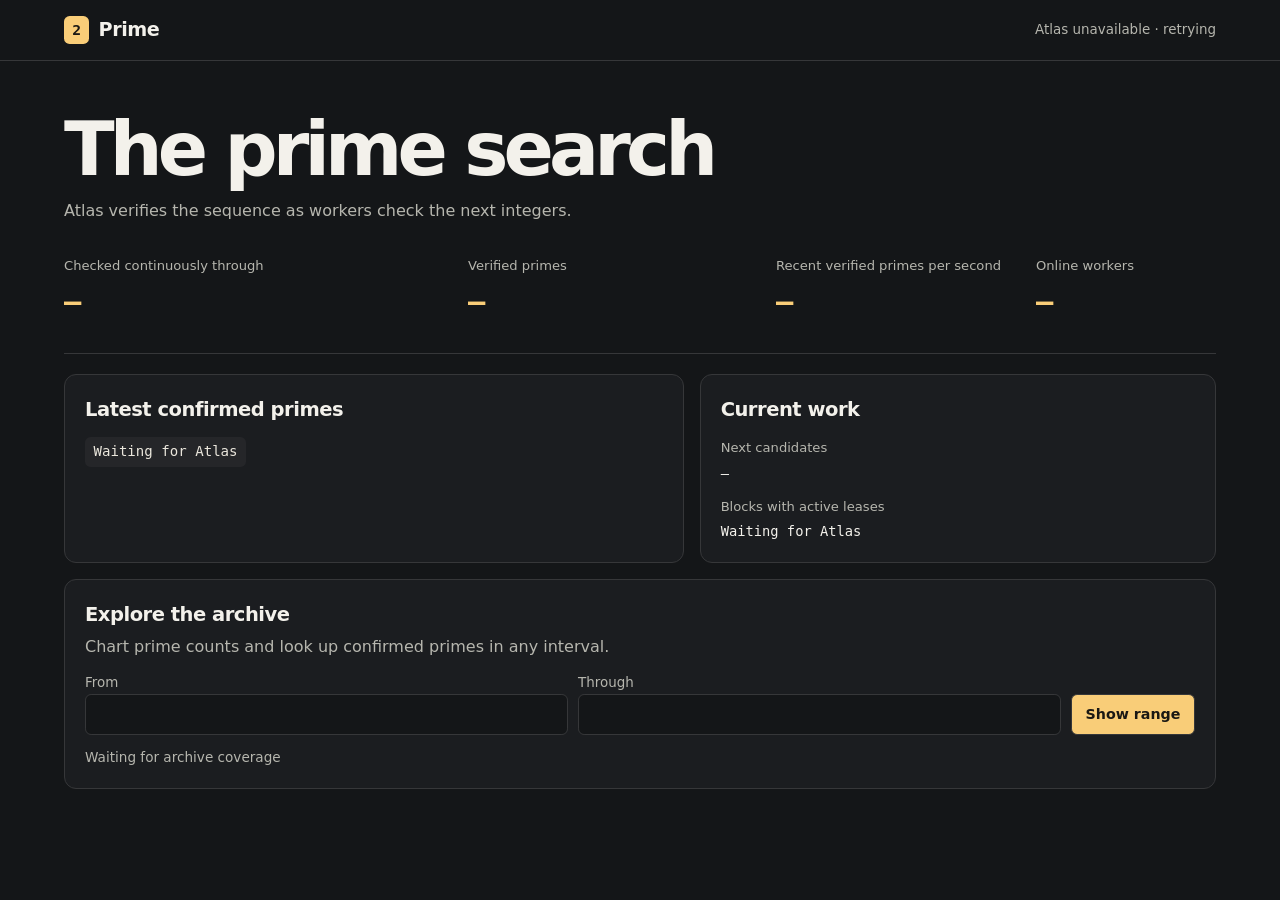
==== src/client_assets/index.html @ 6fe76006 "Implement continuous Prime mining and worker approval" ====
<!doctype html>
<html lang="en">
<head>
  <meta charset="utf-8">
  <meta name="viewport" content="width=device-width, initial-scale=1">
  <meta name="color-scheme" content="dark">
  <title>Prime — Search progress</title>
  <link rel="stylesheet" href="style.css">
  <script src="app.js" defer></script>
</head>
<body>
  <header class="masthead">
    <a class="brand" href="./"><span aria-hidden="true">2</span> Prime</a>
    <p id="connection" role="status">Connecting to Atlas</p>
  </header>
  <main>
    <section class="overview" aria-labelledby="overview-title">
      <div class="intro">
        <h1 id="overview-title">The prime search</h1>
        <p>Atlas verifies the sequence as workers check the next integers.</p>
      </div>
      <dl class="metrics">
        <div>
          <dt>Checked continuously through</dt>
          <dd id="frontier">—</dd>
        </div>
        <div>
          <dt>Verified primes</dt>
          <dd id="prime-count">—</dd>
        </div>
        <div>
          <dt>Recent verified primes per second</dt>
          <dd id="rate">—</dd>
        </div>
        <div>
          <dt>Online workers</dt>
          <dd id="workers">—</dd>
        </div>
      </dl>
    </section>

    <div class="work-grid">
      <section class="panel" aria-labelledby="confirmed-title">
        <h2 id="confirmed-title">Latest confirmed primes</h2>
        <ul id="confirmed" class="number-list"><li>Waiting for Atlas</li></ul>
      </section>
      <section class="panel" aria-labelledby="work-title">
        <h2 id="work-title">Current work</h2>
        <p class="label">Next candidates</p>
        <p class="range" id="next-range">—</p>
        <p class="label">Blocks with active leases</p>
        <ul id="active-blocks" class="block-list"><li>Waiting for Atlas</li></ul>
      </section>
    </div>

    <section class="panel archive" aria-labelledby="archive-title">
      <div>
        <h2 id="archive-title">Explore the archive</h2>
        <p>Chart prime counts and look up confirmed primes in any interval.</p>
      </div>
      <form id="archive-form">
        <label>From <input id="range-lo" name="lo" type="text" inputmode="numeric" maxlength="20" required></label>
        <label>Through <input id="range-hi" name="hi" type="text" inputmode="numeric" maxlength="20" required></label>
        <button type="submit">Show range</button>
      </form>
      <p class="archive-status" id="archive-status" role="status">Waiting for archive coverage</p>
      <details id="bucket-details" hidden>
        <summary>Prime counts by interval</summary>
        <ol id="bucket-list"></ol>
      </details>
      <div id="chart" class="chart" aria-hidden="true" hidden></div>
      <button type="button" class="secondary" id="more-chart" hidden>Load more chart coverage</button>
      <div id="list-panel" hidden>
        <h3>Archived primes</h3>
        <p id="prime-list-status" role="status"></p>
        <ol id="prime-list" class="number-list"></ol>
        <button type="button" class="secondary" id="more-primes" hidden>Load more primes</button>
      </div>
    </section>
  </main>
</body>
</html>
---- src/client_assets/style.css ----
:root {
  color-scheme: dark;
  font: 16px/1.55 system-ui, sans-serif;
  background: #141618;
  color: #f3f1eb;
  --subtle: #b6b6ae;
  --accent: #f9cd78;
  --line: #363739;
  --panel: #1b1d20;
  --mono: ui-monospace, SFMono-Regular, Consolas, monospace;
}
* { box-sizing: border-box; }
[hidden] { display: none !important; }
body { margin: 0; }
h1, h2, h3, p, dl, dd, ol, ul { margin: 0; }
h2 { font-size: 1.22rem; font-weight: 650; letter-spacing: -.025em; }
h3 { font-size: 1.04rem; margin-top: 1.45rem; }
p, dt, label, details { color: var(--subtle); }
.masthead {
  align-items: center;
  border-bottom: 1px solid var(--line);
  display: flex;
  gap: 1rem;
  justify-content: space-between;
  padding: .95rem max(1.25rem, calc((100vw - 72rem) / 2));
}
.brand {
  align-items: center;
  color: inherit;
  display: flex;
  font-size: 1.2rem;
  font-weight: 700;
  gap: .6rem;
  letter-spacing: -.025em;
  text-decoration: none;
}
.brand span {
  background: var(--accent);
  border-radius: .35rem;
  color: #1a1814;
  font: 700 .92rem/1 var(--mono);
  padding: .42rem .52rem;
}
#connection { font-size: .84rem; text-align: right; }
main { margin-inline: auto; max-width: 74.5rem; padding: 3.1rem 1.25rem; }
.overview { border-bottom: 1px solid var(--line); padding-bottom: 2rem; }
.intro { margin-bottom: 2rem; }
.intro h1 {
  font-size: clamp(2.25rem, 5.8vw, 4.9rem);
  font-weight: 690;
  letter-spacing: -.065em;
  line-height: 1.05;
  margin-bottom: .65rem;
}
.metrics { display: grid; gap: 1.25rem; grid-template-columns: 1.6fr 1.2fr 1fr .75fr; }
.metrics dt, .label { font-size: .82rem; }
.metrics dd {
  color: var(--accent);
  font: 600 clamp(1rem, 2.4vw, 1.8rem)/1.35 var(--mono);
  letter-spacing: -.045em;
  margin-top: .35rem;
  overflow-wrap: anywhere;
}
.work-grid { display: grid; gap: 1rem; grid-template-columns: 1.2fr 1fr; margin: 1.25rem 0 1rem; }
.panel { background: var(--panel); border: 1px solid var(--line); border-radius: .75rem; padding: 1.25rem; }
.label { margin-top: .85rem; }
.range, .block-list {
  color: #f3f1eb;
  font: .86rem/1.45 var(--mono);
  list-style: none;
  margin-top: .3rem;
  overflow-wrap: anywhere;
  padding: 0;
}
.block-list li + li { margin-top: .2rem; }
.number-list {
  display: flex;
  flex-wrap: wrap;
  gap: .45rem;
  list-style: none;
  margin-top: .75rem;
  padding: 0;
}
.number-list li {
  background: #252629;
  border-radius: .35rem;
  color: #eae6dc;
  font: .88rem/1.4 var(--mono);
  overflow-wrap: anywhere;
  padding: .34rem .53rem;
}
.archive { display: grid; gap: .8rem; }
.archive > div > p { margin-top: .3rem; }
form { align-items: end; display: flex; flex-wrap: wrap; gap: .65rem; }
label { flex: 1 1 12rem; font-size: .84rem; }
input, button { border: 1px solid var(--line); border-radius: .38rem; font: inherit; min-height: 2.55rem; }
input { background: #141618; color: inherit; display: block; font-family: var(--mono); padding: .37rem .6rem; width: 100%; }
button { background: var(--accent); color: #1a1814; cursor: pointer; font-size: .89rem; font-weight: 650; padding: .4rem .85rem; }
button:hover { filter: brightness(1.1); }
button:disabled { cursor: wait; opacity: .65; }
button.secondary { background: transparent; color: var(--accent); justify-self: start; margin-top: .25rem; }
:focus-visible { outline: 2px solid var(--accent); outline-offset: 3px; }
.archive-status, #prime-list-status { font-size: .85rem; }
.chart {
  align-items: end;
  border-bottom: 1px solid #84827b;
  display: grid;
  gap: .2rem;
  grid-auto-columns: minmax(0, 1fr);
  grid-auto-flow: column;
  height: 10rem;
  padding-inline: .15rem;
}
.chart div { background: var(--accent); border-radius: .15rem .15rem 0 0; min-height: 1px; }
.chart div[data-covered="0"] { background: #77746d; }
details summary { cursor: pointer; font-size: .85rem; }
details ol { columns: 2; font-size: .82rem; margin-top: .4rem; padding-left: 1.5rem; }
details li { break-inside: avoid; overflow-wrap: anywhere; }
@media (max-width: 760px) {
  main { padding-top: 2rem; }
  .metrics { grid-template-columns: 1fr 1fr; }
  .work-grid { grid-template-columns: 1fr; }
}
@media (max-width: 470px) {
  details ol { columns: auto; }
}
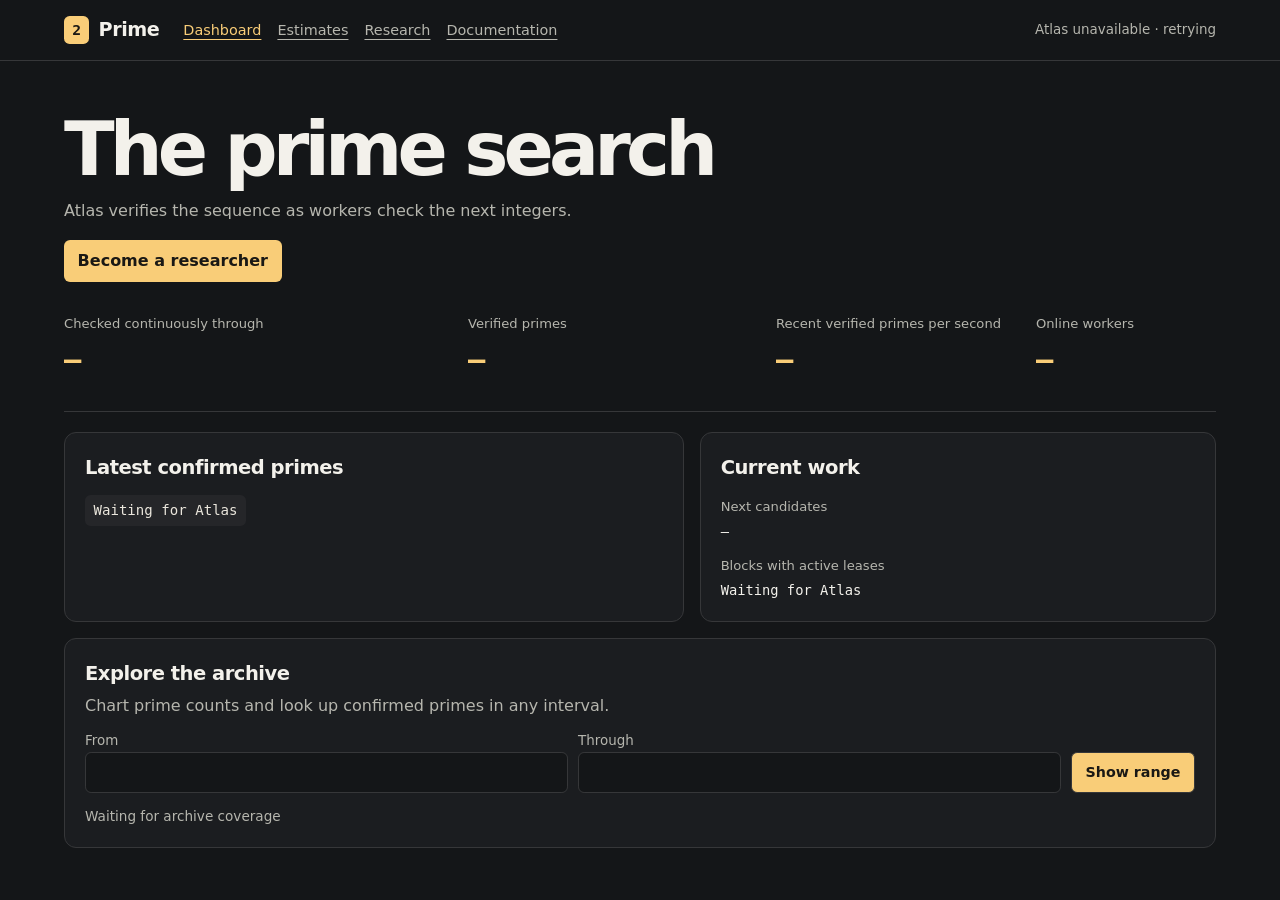
==== commit 888d10e9: "Publish Prime estimates, forecast scoring, and Admin resource monitoring" ====
--- a/src/client_assets/index.html
+++ b/src/client_assets/index.html
@@ -5,12 +5,18 @@
   <meta name="viewport" content="width=device-width, initial-scale=1">
   <meta name="color-scheme" content="dark">
   <title>Prime — Search progress</title>
-  <link rel="stylesheet" href="style.css">
-  <script src="app.js" defer></script>
+  <link rel="stylesheet" href="style.css?v=research-1">
+  <script src="app.js?v=research-1" defer></script>
 </head>
 <body>
   <header class="masthead">
     <a class="brand" href="./"><span aria-hidden="true">2</span> Prime</a>
+    <nav class="site-nav" aria-label="Main navigation">
+      <a href="./" aria-current="page">Dashboard</a>
+      <a href="estimates.html">Estimates</a>
+      <a href="research.html">Research</a>
+      <a href="docs.html">Documentation</a>
+    </nav>
     <p id="connection" role="status">Connecting to Atlas</p>
   </header>
   <main>
@@ -18,6 +24,7 @@
       <div class="intro">
         <h1 id="overview-title">The prime search</h1>
         <p>Atlas verifies the sequence as workers check the next integers.</p>
+        <a class="cta" href="research.html">Become a researcher</a>
       </div>
       <dl class="metrics">
         <div>
--- a/src/client_assets/style.css
+++ b/src/client_assets/style.css
@@ -20,8 +20,8 @@
   align-items: center;
   border-bottom: 1px solid var(--line);
   display: flex;
-  gap: 1rem;
-  justify-content: space-between;
+  flex-wrap: wrap;
+  gap: .65rem 1.5rem;
   padding: .95rem max(1.25rem, calc((100vw - 72rem) / 2));
 }
 .brand {
@@ -41,7 +41,10 @@
   font: 700 .92rem/1 var(--mono);
   padding: .42rem .52rem;
 }
-#connection { font-size: .84rem; text-align: right; }
+.site-nav { display: flex; flex-wrap: wrap; gap: .35rem 1rem; }
+.site-nav a { color: var(--subtle); font-size: .9rem; text-underline-offset: .3em; }
+.site-nav a:hover, .site-nav a[aria-current] { color: var(--accent); }
+#connection { font-size: .84rem; margin-inline-start: auto; }
 main { margin-inline: auto; max-width: 74.5rem; padding: 3.1rem 1.25rem; }
 .overview { border-bottom: 1px solid var(--line); padding-bottom: 2rem; }
 .intro { margin-bottom: 2rem; }
@@ -51,6 +54,33 @@
   letter-spacing: -.065em;
   line-height: 1.05;
   margin-bottom: .65rem;
+}
+.cta {
+  background: var(--accent);
+  border-radius: .38rem;
+  color: #1a1814;
+  display: inline-block;
+  font-weight: 650;
+  margin-top: 1rem;
+  padding: .55rem .85rem;
+  text-decoration: none;
+}
+.cta:hover { filter: brightness(1.1); }
+.guide { max-width: 52rem; }
+.guide section { border-top: 1px solid var(--line); padding: 1.5rem 0; }
+.guide p + p, .guide p + ul, .guide p + ol, .guide h2 + p, .guide h2 + ol, .guide h3 + p { margin-top: .65rem; }
+.guide li + li { margin-top: .4rem; }
+.guide ol, .guide ul { color: var(--subtle); padding-inline-start: 1.45rem; }
+.guide strong { color: #f3f1eb; }
+.guide a { color: var(--accent); text-underline-offset: .2em; }
+.guide code { font: .88em/1.55 var(--mono); }
+.guide pre {
+  background: var(--panel);
+  border: 1px solid var(--line);
+  border-radius: .5rem;
+  overflow-wrap: anywhere;
+  padding: .75rem 1rem;
+  white-space: pre-wrap;
 }
 .metrics { display: grid; gap: 1.25rem; grid-template-columns: 1.6fr 1.2fr 1fr .75fr; }
 .metrics dt, .label { font-size: .82rem; }
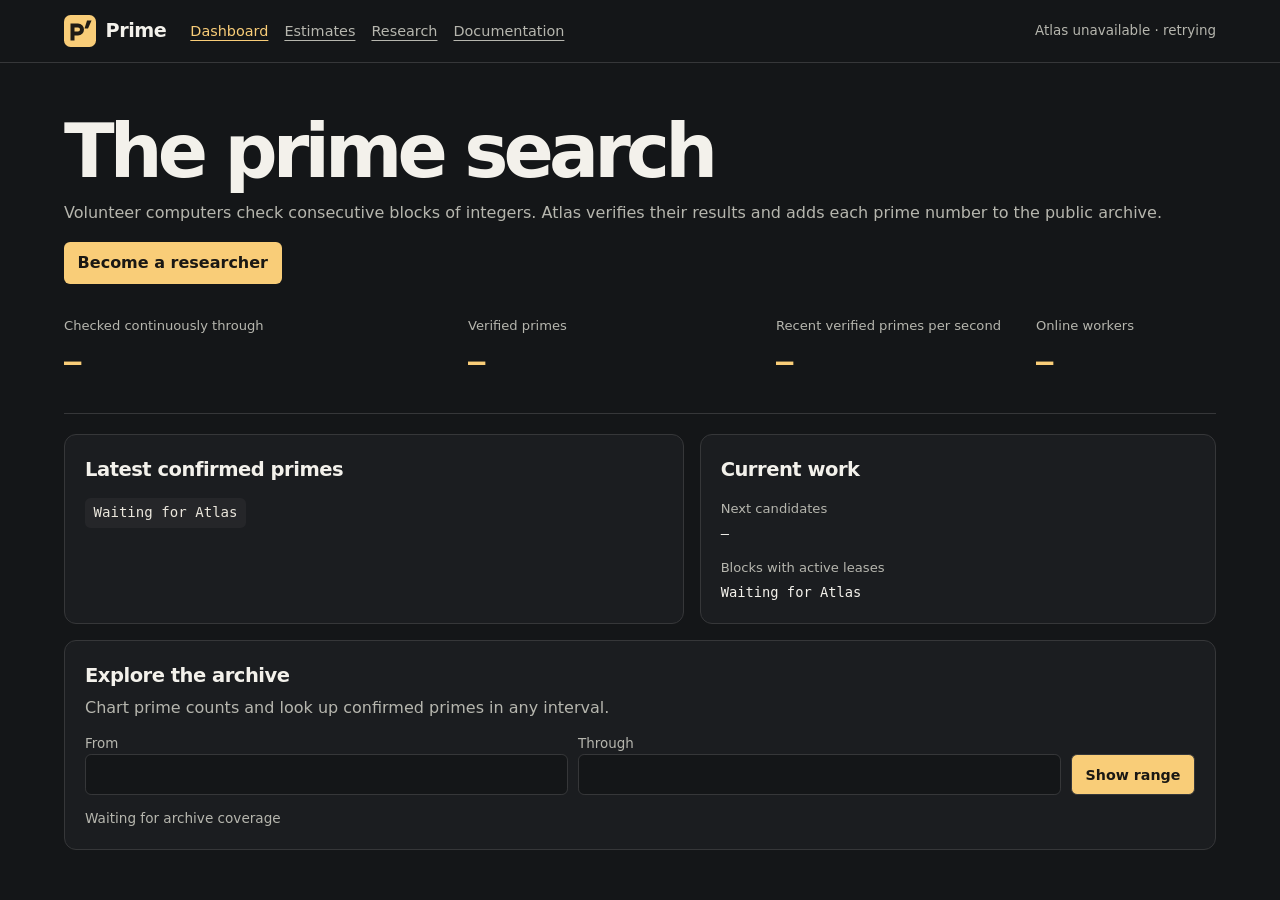
==== commit e89c0748: "Publish the shared Prime identity and search metadata" ====
--- a/src/client_assets/index.html
+++ b/src/client_assets/index.html
@@ -4,13 +4,38 @@
   <meta charset="utf-8">
   <meta name="viewport" content="width=device-width, initial-scale=1">
   <meta name="color-scheme" content="dark">
-  <title>Prime — Search progress</title>
+  <link rel="icon" href="favicon-96.png" type="image/png" sizes="96x96">
+  <link rel="icon" href="favicon.svg" type="image/svg+xml" sizes="any">
+  <link rel="apple-touch-icon" href="apple-touch-icon.png" sizes="180x180">
+  <title>Prime | Live prime number search and archive</title>
+  <meta name="description" content="Look up verified prime numbers in any checked interval, follow the latest results, and see how volunteer computers extend the archive.">
+  <link rel="canonical" href="https://prime.notallow.cc/">
+  <meta name="robots" content="max-image-preview:large">
+  <meta property="og:type" content="website">
+  <meta property="og:site_name" content="Prime">
+  <meta property="og:title" content="Prime | Live prime number search and archive">
+  <meta property="og:description" content="Look up verified prime numbers in any checked interval, follow the latest results, and see how volunteer computers extend the archive.">
+  <meta property="og:url" content="https://prime.notallow.cc/">
+  <meta property="og:image" content="https://prime.notallow.cc/social-card.png">
+  <meta property="og:image:type" content="image/png">
+  <meta property="og:image:width" content="1200">
+  <meta property="og:image:height" content="630">
+  <meta property="og:image:alt" content="The prime number archive, with the primes highlighted in a grid from 1 to 100.">
+  <meta name="twitter:card" content="summary_large_image">
+  <script type="application/ld+json">
+    {
+      "@context": "https://schema.org",
+      "@type": "WebSite",
+      "name": "Prime",
+      "url": "https://prime.notallow.cc/"
+    }
+  </script>
   <link rel="stylesheet" href="style.css?v=research-1">
   <script src="app.js?v=research-1" defer></script>
 </head>
 <body>
   <header class="masthead">
-    <a class="brand" href="./"><span aria-hidden="true">2</span> Prime</a>
+    <a class="brand" href="./"><img src="favicon.svg" width="32" height="32" alt=""> Prime</a>
     <nav class="site-nav" aria-label="Main navigation">
       <a href="./" aria-current="page">Dashboard</a>
       <a href="estimates.html">Estimates</a>
@@ -23,7 +48,7 @@
     <section class="overview" aria-labelledby="overview-title">
       <div class="intro">
         <h1 id="overview-title">The prime search</h1>
-        <p>Atlas verifies the sequence as workers check the next integers.</p>
+        <p>Volunteer computers check consecutive blocks of integers. Atlas verifies their results and adds each prime number to the public archive.</p>
         <a class="cta" href="research.html">Become a researcher</a>
       </div>
       <dl class="metrics">
--- a/src/client_assets/style.css
+++ b/src/client_assets/style.css
@@ -33,13 +33,6 @@
   gap: .6rem;
   letter-spacing: -.025em;
   text-decoration: none;
-}
-.brand span {
-  background: var(--accent);
-  border-radius: .35rem;
-  color: #1a1814;
-  font: 700 .92rem/1 var(--mono);
-  padding: .42rem .52rem;
 }
 .site-nav { display: flex; flex-wrap: wrap; gap: .35rem 1rem; }
 .site-nav a { color: var(--subtle); font-size: .9rem; text-underline-offset: .3em; }
